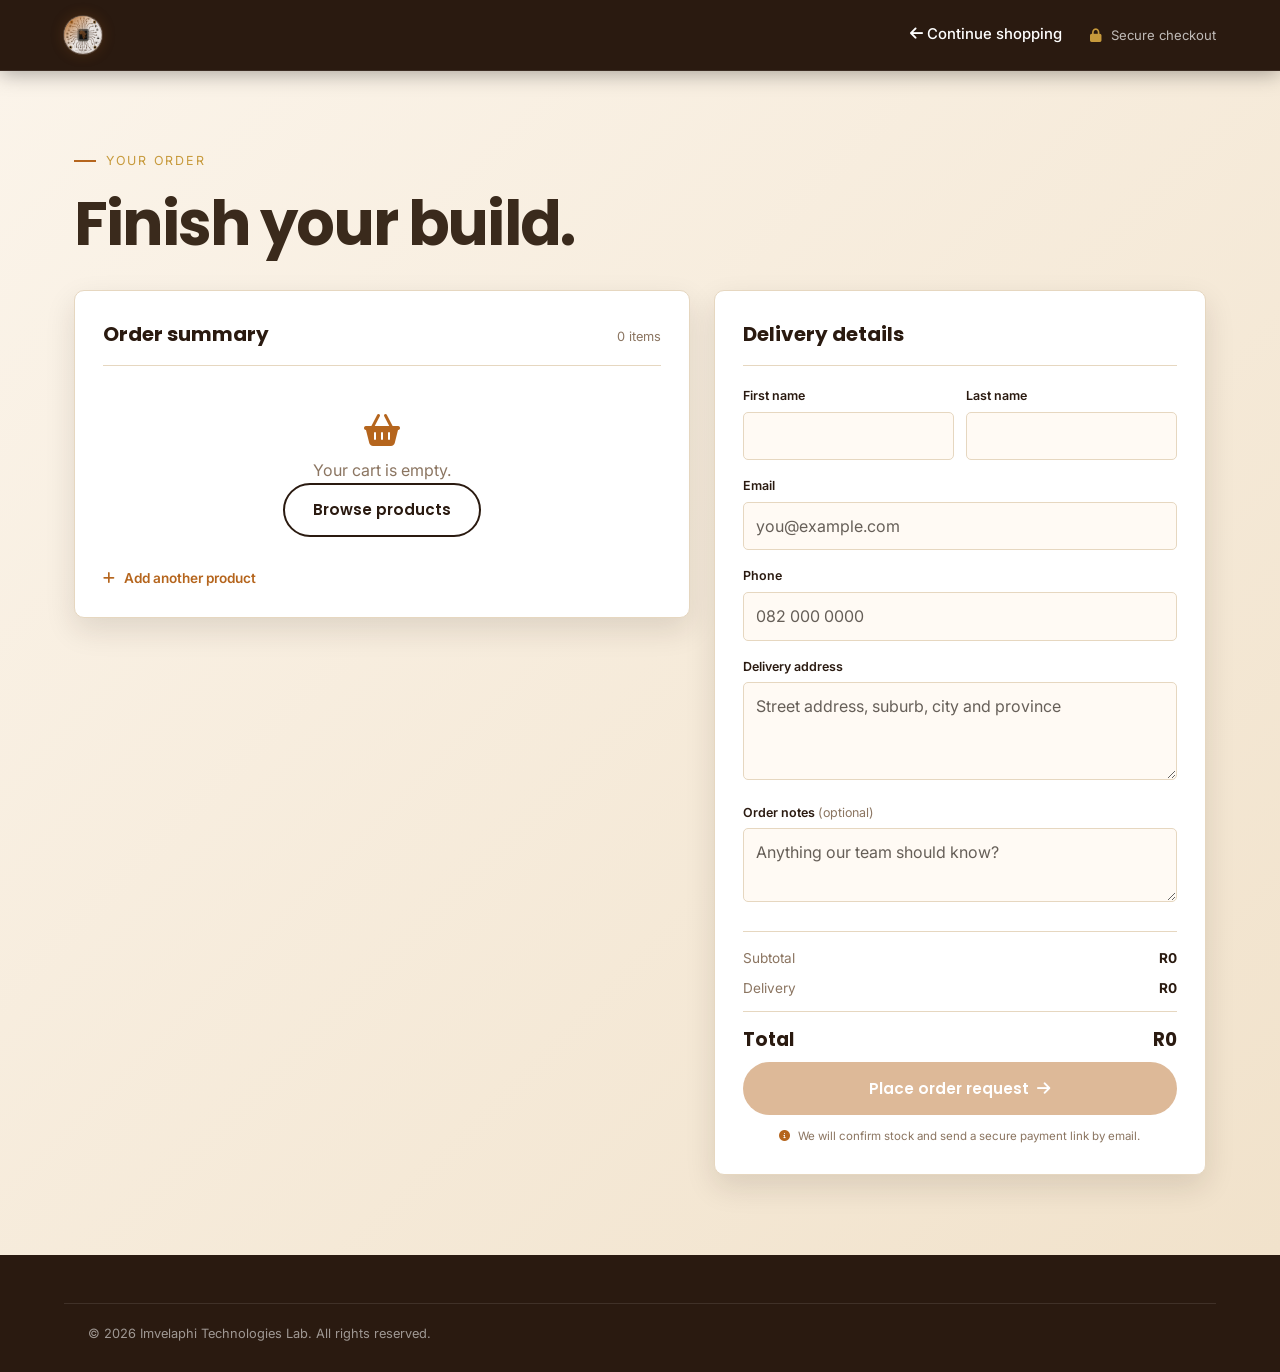
==== public/checkout.html @ 816fdb43 "Add Imvelaphi LMS ecommerce flow" ====
<!DOCTYPE html>
<html lang="en">
<head>
<meta charset="UTF-8">
<meta name="viewport" content="width=device-width, initial-scale=1.0">
<title>Checkout | Imvelaphi Technologies</title>
<link rel="stylesheet" href="https://cdnjs.cloudflare.com/ajax/libs/font-awesome/6.5.0/css/all.min.css">
<link rel="stylesheet" href="css/style.css">
</head>
<body class="checkout-page">
<nav class="navbar"><a href="index.html" class="logo"><div class="mark"><img src="images/logo.png" alt="Imvelaphi Technologies logo"></div></a><div class="nav-links"><a class="link" href="products.html"><i class="fa-solid fa-arrow-left"></i> Continue shopping</a><span class="checkout-secure"><i class="fa-solid fa-lock"></i> Secure checkout</span></div></nav>

<main class="section checkout-main"><div class="container"><div class="eyebrow">Your order</div><h1>Finish your build.</h1><div class="checkout-layout">
  <section class="checkout-panel"><div class="checkout-panel-head"><h2>Order summary</h2><span><span data-cart-count>0</span> items</span></div><div id="checkoutItems"></div><a class="checkout-back" href="products.html"><i class="fa-solid fa-plus"></i> Add another product</a></section>
  <section class="checkout-panel"><div class="checkout-panel-head"><h2>Delivery details</h2></div><form id="orderForm" class="order-form"><div class="field-row"><div class="field"><label for="orderFirstName">First name</label><input id="orderFirstName" required></div><div class="field"><label for="orderLastName">Last name</label><input id="orderLastName" required></div></div><div class="field"><label for="orderEmail">Email</label><input id="orderEmail" type="email" required placeholder="you@example.com"></div><div class="field"><label for="orderPhone">Phone</label><input id="orderPhone" type="tel" required placeholder="082 000 0000"></div><div class="field"><label for="orderAddress">Delivery address</label><textarea id="orderAddress" rows="3" required placeholder="Street address, suburb, city and province"></textarea></div><div class="field"><label for="orderNotes">Order notes <span>(optional)</span></label><textarea id="orderNotes" rows="2" placeholder="Anything our team should know?"></textarea></div><div class="checkout-total"><div><span>Subtotal</span><strong data-subtotal>R0</strong></div><div><span>Delivery</span><strong data-delivery>R0</strong></div><div class="grand-total"><span>Total</span><strong data-order-total>R0</strong></div></div><button id="placeOrder" class="btn btn-primary btn-block" type="submit">Place order request <i class="fa-solid fa-arrow-right"></i></button><p class="checkout-note"><i class="fa-solid fa-circle-info"></i> We will confirm stock and send a secure payment link by email.</p></form><div id="orderSuccess" class="order-success" hidden><i class="fa-solid fa-circle-check"></i><h2>Order request received.</h2><p>Thank you. The Imvelaphi team will contact you shortly to confirm delivery and payment.</p><a class="btn btn-primary" href="products.html">Keep exploring</a></div></section>
</div></div></main>
<footer class="footer"><div class="container fine">&copy; 2026 Imvelaphi Technologies Lab. All rights reserved.</div></footer>
<script src="js/shop.js"></script><script>
document.getElementById('orderForm').addEventListener('submit', function(event) {
  event.preventDefault();
  if (!Object.keys(shopCart()).length) return;
  saveShopCart({});
  this.hidden = true;
  document.getElementById('orderSuccess').hidden = false;
});
</script>
</body>
</html>
---- public/css/style.css ----
/* ============================================================
   IMVELAPHI LMS — design tokens
   "Tech Lab" expo theme: warm cream base with copper/rust and
   gold accents, deep espresso-brown feature sections, rounded
   panels — echoing the Tech Lab exhibition booth styling.
   ============================================================ */
@import url('https://fonts.googleapis.com/css2?family=Poppins:wght@500;600;700;800&family=Inter:wght@400;500;600;700&display=swap');

:root {
  --ink:        #2A1A10;   /* deep espresso brown — dark sections, hero + footer */
  --paper:      #FBF4EA;   /* warm cream page background */
  --paper-dim:  #F1E2CB;   /* deeper warm cream — tinted sections */
  --orange:     #B5651D;   /* primary brand accent — copper / rust, echoes the Tech Lab signage */
  --orange-dim: #F3E0C8;   /* pale tan tint for badges */
  --teal:       #C79A3C;   /* secondary accent — warm gold */
  --teal-dim:   #F5EAD2;   /* pale gold tint */
  --charcoal:   #3A2A1C;   /* primary body text — dark warm brown */
  --muted:      #8B7561;   /* secondary / muted warm brown-grey */
  --line:       #E6D7C0;   /* light warm border */
  --white:      #FFFFFF;
  --surface:    #FFFFFF;   /* card / nav / modal surface on the light theme */
  --radius:     16px;
  --shadow:     0 12px 30px rgba(42,26,16,0.12);
  --font-display: 'Poppins', sans-serif;
  --font-body:    'Inter', sans-serif;
  --font-mono:    'Inter', sans-serif;
}

* { margin:0; padding:0; box-sizing:border-box; }

html { scroll-behavior:smooth; }

body {
  font-family: var(--font-body);
  background: var(--paper);
  color: var(--charcoal);
  line-height:1.55;
  background-image:
    linear-gradient(rgba(139,90,43,0.045) 1px, transparent 1px),
    linear-gradient(90deg, rgba(139,90,43,0.045) 1px, transparent 1px);
  background-size: 42px 42px;
}

a { color:inherit; }

img { max-width:100%; display:block; }

.container { max-width:1180px; margin:0 auto; padding:0 24px; }

/* ---------- Divider: signature motif, borrowed from the
   profile's black rule between orange panels ---------- */
.rule {
  height:4px;
  background: linear-gradient(90deg, var(--orange) 0%, var(--orange) 60%, var(--teal) 60%, var(--teal) 100%);
  border-radius:2px;
  width:72px;
}
.rule.center { margin:0 auto; }

/* ---------- Buttons ---------- */
.btn {
  display:inline-flex; align-items:center; justify-content:center; gap:8px;
  padding:13px 28px;
  border-radius:999px;
  font-family:var(--font-display);
  font-weight:600;
  font-size:0.95rem;
  border:2px solid transparent;
  cursor:pointer;
  text-decoration:none;
  transition:transform .15s ease, background .15s ease, color .15s ease, border-color .15s ease;
}
.btn:active { transform:scale(0.97); }
.btn-primary { background:var(--orange); color:var(--white); }
.btn-primary:hover { background:#8F4E17; }
.btn-outline { background:transparent; color:var(--ink); border-color:var(--ink); }
.btn-outline:hover { background:var(--ink); color:var(--white); }
.btn-teal { background:var(--teal); color:var(--white); }
.btn-teal:hover { background:#9C7A2C; }
.btn-ghost { background:transparent; color:var(--muted); border-color:var(--line); padding:10px 18px; font-size:0.85rem; }
.btn-ghost:hover { border-color:var(--muted); color:var(--ink); }
.btn-sm { padding:9px 18px; font-size:0.85rem; }
.btn:disabled { opacity:0.45; cursor:not-allowed; }

/* ---------- Navbar ---------- */
.navbar {
  background:var(--ink);
  padding:16px 5%;
  display:flex; justify-content:space-between; align-items:center;
  box-shadow:0 2px 20px rgba(0,0,0,0.35);
  border-bottom:1px solid rgba(255,255,255,0.08);
  position:sticky; top:0; z-index:100;
}
.logo { display:flex; align-items:center; gap:10px; text-decoration:none; }
.logo .mark {
  width:38px; height:38px; border-radius:9px;
  background:var(--ink);
  display:flex; align-items:center; justify-content:center;
  position:relative; overflow:hidden;
  border-radius:50%;
  box-shadow:0 0 0 1px rgba(255,255,255,0.15), 0 0 14px rgba(181,101,29,0.25);
}
.logo .mark::before {
  content:''; position:absolute; inset:0;
  background:linear-gradient(135deg, var(--orange) 0%, transparent 50%);
}
.logo .mark i { color:var(--white); font-size:1rem; z-index:1; }
.logo .mark img { width:100%; height:100%; object-fit:cover; }
.logo h1 { font-family:var(--font-display); font-size:1.15rem; letter-spacing:-0.01em; color:#fff; }
.logo h1 span { color:var(--orange); }
.nav-links { display:flex; gap:28px; align-items:center; flex-wrap:wrap; }
.nav-links a.link { text-decoration:none; color:#fff; font-weight:500; font-size:0.93rem; cursor:pointer; }
.nav-links a.link:hover { color:var(--orange); }
.user-chip { display:flex; align-items:center; gap:10px; font-size:0.88rem; color:rgba(255,255,255,0.75); }
.user-chip .dot { width:8px; height:8px; border-radius:50%; background:var(--teal); box-shadow:0 0 8px var(--teal); }
.user-chip strong { color:#fff; }
.navbar .chip { background:rgba(255,255,255,0.1); color:rgba(255,255,255,0.8); }
.navbar .btn-ghost { color:rgba(255,255,255,0.8); border-color:rgba(255,255,255,0.25); }
.navbar .btn-ghost:hover { border-color:#fff; color:#fff; }

@media (max-width:820px){ .nav-links{ gap:14px; } .nav-links .hide-mobile{ display:none; } }
@media (max-width:820px){
  .shop-intro { align-items:start; flex-direction:column; gap:0; }
  .shop-proof { margin:-24px 0 28px; white-space:normal; }
  .product-grid { grid-template-columns:1fr; max-width:520px; }
  .product-image { height:230px; }
  .shop-footnote { flex-wrap:wrap; text-align:center; }
  .cart-trigger span { display:none; }
  .shop-toolbar { align-items:stretch; flex-direction:column; }
  .shop-search input { width:100%; }
  .bulk-order { align-items:start; flex-direction:column; }
}

/* ---------- Hero ---------- */
.hero {
  background:
    radial-gradient(circle at 82% 15%, rgba(181,101,29,0.30), transparent 55%),
    radial-gradient(circle at 10% 90%, rgba(199,154,60,0.24), transparent 50%),
    linear-gradient(180deg, var(--ink) 0%, #170D07 100%);
  color:var(--white);
  padding:110px 5% 90px;
  position:relative;
  overflow:hidden;
}
.hero::before {
  content:''; position:absolute; inset:0;
  background-image:
    linear-gradient(100deg, rgba(23,13,7,0.94) 0%, rgba(23,13,7,0.75) 45%, rgba(23,13,7,0.55) 100%),
    url('../images/auth-hero.jpg');
  background-size:cover; background-position:center 35%;
}
.hero::after {
  content:''; position:absolute; right:-120px; bottom:-160px; width:420px; height:420px;
  border:1px solid rgba(199,154,60,0.22); border-radius:50%;
}
.hero-inner { max-width:680px; position:relative; z-index:1; }
.eyebrow {
  font-family:var(--font-mono); text-transform:uppercase; letter-spacing:0.14em;
  color:var(--orange); font-size:0.78rem; display:flex; align-items:center; gap:10px; margin-bottom:22px;
}
.eyebrow::before { content:''; width:22px; height:2px; background:var(--orange); }
.hero h2 {
  font-family:var(--font-display); font-weight:700; font-size:clamp(2.2rem, 4.6vw, 3.4rem);
  line-height:1.08; letter-spacing:-0.02em; margin-bottom:22px;
}
.hero h2 em { font-style:normal; color:var(--teal); }
.hero p.lead { color:rgba(255,255,255,0.68); font-size:1.08rem; max-width:520px; margin-bottom:36px; }
.hero-buttons { display:flex; gap:14px; flex-wrap:wrap; margin-bottom:52px; }
.hero-stats { display:flex; gap:36px; flex-wrap:wrap; }
.hero-stats .stat b { font-family:var(--font-mono); font-size:1.5rem; color:var(--white); display:block; }
.hero-stats .stat span { font-size:0.8rem; color:rgba(255,255,255,0.5); }

/* ---------- Sections ---------- */
.section { padding:80px 0; }
.section-head { max-width:640px; margin-bottom:44px; }
.section-head .eyebrow { color:var(--teal); }
.section-head h3 { font-family:var(--font-display); font-size:2rem; letter-spacing:-0.01em; color:var(--ink); margin:14px 0 12px; }
.section.dark .section-head h3 { color:var(--white); }
.section-head p { color:var(--muted); }
.section.dark { background:var(--ink); color:var(--white); }
.section.dark .section-head p { color:rgba(255,255,255,0.6); }
.section.tint { background:var(--paper-dim); }

/* ---------- Robotics kit shop ---------- */
.shop-section { background:#f4e8d8; border-top:1px solid var(--line); border-bottom:1px solid var(--line); }
.shop-intro { display:flex; justify-content:space-between; align-items:end; gap:30px; }
.shop-proof { display:flex; align-items:center; gap:12px; color:var(--ink); font-size:.82rem; padding:14px 18px; background:rgba(255,255,255,.58); border:1px solid rgba(42,26,16,.12); border-radius:10px; white-space:nowrap; margin-bottom:44px; }
.shop-proof i { color:var(--orange); font-size:1.25rem; }
.shop-proof strong { font-family:var(--font-display); font-size:.88rem; }
.product-grid { display:grid; grid-template-columns:repeat(3, 1fr); gap:20px; }
.shop-toolbar { display:flex; justify-content:space-between; align-items:center; gap:18px; padding:16px 0 12px; border-top:1px solid rgba(42,26,16,.12); }
.shop-filters { display:flex; gap:8px; flex-wrap:wrap; }
.filter-chip { border:1px solid rgba(42,26,16,.18); background:transparent; color:var(--muted); border-radius:5px; padding:8px 13px; font:600 .77rem var(--font-body); cursor:pointer; }
.filter-chip:hover, .filter-chip.active { background:var(--ink); color:#fff; border-color:var(--ink); }
.shop-search { display:flex; align-items:center; gap:8px; border:1px solid rgba(42,26,16,.18); background:#fff; border-radius:5px; padding:0 12px; color:var(--muted); }
.shop-search input { width:145px; border:0; outline:0; padding:9px 0; background:transparent; font:.82rem var(--font-body); color:var(--ink); }
.catalog-status { color:var(--muted); font-size:.75rem; margin:0 0 14px; }
.catalog-empty { grid-column:1/-1; color:var(--muted); padding:30px 0; }
.bulk-order { display:flex; justify-content:space-between; align-items:center; gap:24px; margin-top:30px; padding:24px 26px; background:var(--ink); color:#fff; border-radius:8px; }
.bulk-order .eyebrow { color:var(--teal); margin:0 0 5px; }
.bulk-order h4 { font:600 1.1rem var(--font-display); margin-bottom:4px; }
.bulk-order p { color:rgba(255,255,255,.62); font-size:.82rem; }
.bulk-order .btn-outline { color:#fff; border-color:rgba(255,255,255,.6); white-space:nowrap; }
.bulk-order .btn-outline:hover { background:#fff; color:var(--ink); }
.product-card { background:var(--surface); border:1px solid rgba(42,26,16,.13); box-shadow:0 10px 28px rgba(42,26,16,.08); border-radius:10px; overflow:hidden; transition:transform .2s ease, box-shadow .2s ease; }
.product-card:hover { transform:translateY(-5px); box-shadow:0 18px 35px rgba(42,26,16,.15); }
.product-image { height:210px; position:relative; overflow:hidden; background:var(--ink); }
.product-image img { width:100%; height:100%; object-fit:cover; filter:saturate(.85); transition:transform .4s ease, filter .4s ease; }
.product-card:hover .product-image img { transform:scale(1.04); filter:saturate(1.05); }
.product-badge { position:absolute; left:14px; top:14px; background:var(--orange); color:#fff; padding:6px 10px; border-radius:4px; font-size:.68rem; font-weight:700; text-transform:uppercase; letter-spacing:.08em; }
.product-badge-light { background:var(--paper); color:var(--ink); }
.product-body { padding:22px; }
.product-meta { display:flex; justify-content:space-between; color:var(--orange); font-family:var(--font-mono); font-size:.68rem; letter-spacing:.08em; margin-bottom:10px; }
.product-meta span:last-child { color:var(--muted); }
.product-body h4 { font-family:var(--font-display); font-size:1.2rem; color:var(--ink); margin-bottom:8px; }
.product-body p { color:var(--muted); font-size:.87rem; min-height:66px; }
.product-bottom { display:flex; align-items:center; justify-content:space-between; gap:12px; padding-top:18px; margin-top:16px; border-top:1px solid var(--line); }
.product-bottom strong { color:var(--ink); font-family:var(--font-display); font-size:1.35rem; }
.shop-footnote { display:flex; justify-content:center; align-items:center; gap:10px; color:var(--muted); font-size:.8rem; margin-top:28px; }
.shop-footnote i { color:var(--orange); }
.shop-footnote span { width:4px; height:4px; background:var(--teal); border-radius:50%; margin:0 5px; }
.cart-trigger { display:inline-flex; align-items:center; gap:7px; border:0; background:none; color:#fff; font:500 .93rem var(--font-body); cursor:pointer; }
.cart-trigger:hover { color:var(--orange); }
.cart-trigger b { display:grid; place-items:center; min-width:21px; height:21px; padding:0 5px; border-radius:99px; background:var(--orange); color:#fff; font-size:.7rem; }
.cart-overlay { position:fixed; inset:0; background:rgba(18,12,8,.48); opacity:0; pointer-events:none; transition:opacity .25s ease; z-index:500; }
.cart-overlay.open { opacity:1; pointer-events:auto; }
.cart-drawer { position:fixed; z-index:501; top:0; right:0; height:100vh; width:min(420px, 94vw); background:var(--paper); box-shadow:-20px 0 50px rgba(0,0,0,.25); transform:translateX(105%); transition:transform .3s ease; display:flex; flex-direction:column; }
.cart-drawer.open { transform:translateX(0); }
.cart-head { display:flex; justify-content:space-between; align-items:start; padding:30px 28px 22px; border-bottom:1px solid var(--line); }
.cart-head .eyebrow { margin-bottom:7px; color:var(--orange); }
.cart-head h3 { font:700 1.45rem var(--font-display); color:var(--ink); }
.cart-close { position:static; color:var(--ink); padding:5px; }
.cart-items { flex:1; overflow-y:auto; padding:20px 28px; }
.cart-item { display:flex; gap:14px; padding:0 0 18px; margin-bottom:18px; border-bottom:1px solid var(--line); }
.cart-item img { width:74px; height:74px; object-fit:cover; border-radius:7px; }
.cart-item strong, .cart-item span { display:block; }
.cart-item strong { color:var(--ink); font:600 .9rem var(--font-display); margin:3px 0 4px; }
.cart-item span { color:var(--muted); font-size:.82rem; }
.qty { display:flex; align-items:center; gap:12px; margin-top:9px; }
.qty button { width:24px; height:24px; border:1px solid var(--line); border-radius:4px; background:#fff; color:var(--ink); cursor:pointer; font-size:1rem; }
.qty b { font-size:.8rem; }
.cart-empty { text-align:center; color:var(--muted); padding:55px 20px; }
.cart-empty i { display:block; color:var(--orange); font-size:2rem; margin-bottom:14px; }
.cart-empty p { margin-bottom:10px; }
.cart-empty a { color:var(--orange); font-weight:700; text-decoration:none; }
.cart-summary { padding:22px 28px 28px; border-top:1px solid var(--line); background:#fffaf4; }
.cart-summary > div { display:flex; justify-content:space-between; align-items:center; margin-bottom:4px; color:var(--muted); }
.cart-summary strong { color:var(--ink); font:700 1.25rem var(--font-display); }
.cart-summary small { display:block; color:var(--muted); font-size:.75rem; margin-bottom:18px; }

/* ---------- Dedicated ecommerce pages ---------- */
.shop-nav-active { color:var(--orange) !important; }
.shop-hero { background:var(--ink); color:#fff; padding:78px 0 72px; position:relative; overflow:hidden; }
.shop-hero::after { content:''; position:absolute; width:420px; height:420px; border:1px solid rgba(199,154,60,.3); border-radius:50%; right:-100px; bottom:-260px; }
.shop-hero-inner { display:flex; justify-content:space-between; align-items:center; gap:30px; position:relative; z-index:1; }
.shop-hero h1, .checkout-main h1 { font:700 clamp(2.2rem,5vw,3.8rem)/1.05 var(--font-display); letter-spacing:-.03em; margin:12px 0 18px; }
.shop-hero p { max-width:600px; color:rgba(255,255,255,.68); font-size:1.05rem; }
.shop-hero .eyebrow, .checkout-main .eyebrow { color:var(--teal); }
.shop-hero-notes { display:flex; flex-wrap:wrap; gap:24px; margin-top:30px; color:rgba(255,255,255,.75); font-size:.82rem; }
.shop-hero-notes i { color:var(--orange); margin-right:7px; }
.shop-hero-stamp { width:150px; height:150px; border:1px solid rgba(199,154,60,.6); border-radius:50%; display:flex; align-items:center; justify-content:center; gap:8px; color:var(--teal); transform:rotate(7deg); flex-shrink:0; }
.shop-hero-stamp strong { font:700 2.6rem var(--font-display); }
.shop-hero-stamp span { font-size:.72rem; text-transform:uppercase; letter-spacing:.12em; }
.shop-catalog-page { min-height:650px; }
.catalog-heading { display:flex; align-items:end; justify-content:space-between; gap:20px; margin-bottom:34px; }
.catalog-heading h2 { font:700 2rem var(--font-display); color:var(--ink); }
.catalog-toolbar { border-top:1px solid var(--line); }
.catalog-heading .btn { white-space:nowrap; }
.catalog-heading .btn span { font-weight:700; }

.checkout-main { min-height:calc(100vh - 150px); background:linear-gradient(135deg, #fbf4ea 0%, #f1e2cb 100%); }
.checkout-layout { display:grid; grid-template-columns:minmax(0,1fr) minmax(360px, .8fr); gap:24px; align-items:start; margin-top:34px; }
.checkout-panel { background:#fff; border:1px solid var(--line); border-radius:10px; padding:28px; box-shadow:var(--shadow); }
.checkout-panel-head { display:flex; align-items:baseline; justify-content:space-between; gap:12px; border-bottom:1px solid var(--line); padding-bottom:16px; margin-bottom:20px; }
.checkout-panel-head h2 { font:700 1.25rem var(--font-display); color:var(--ink); }
.checkout-panel-head > span { color:var(--muted); font-size:.8rem; }
.checkout-item { display:grid; grid-template-columns:72px 1fr auto; gap:14px; align-items:center; padding:0 0 18px; margin-bottom:18px; border-bottom:1px solid var(--line); }
.checkout-item img { width:72px; height:72px; object-fit:cover; border-radius:7px; }
.checkout-item-copy strong, .checkout-item-copy span { display:block; }
.checkout-item-copy strong { color:var(--ink); font:600 .9rem var(--font-display); }
.checkout-item-copy span { color:var(--muted); font-size:.78rem; margin-top:3px; }
.checkout-item > strong { color:var(--ink); font:600 .9rem var(--font-display); }
.checkout-back { color:var(--orange); font-size:.85rem; font-weight:600; text-decoration:none; }
.checkout-back i { margin-right:6px; }
.checkout-empty { color:var(--muted); text-align:center; padding:28px 10px; }
.checkout-empty i { color:var(--orange); font-size:2rem; display:block; margin-bottom:12px; }
.order-form .field { margin-bottom:16px; }
.order-form .field label { display:block; font-size:.78rem; font-weight:600; color:var(--ink); margin-bottom:6px; }
.order-form .field label span { color:var(--muted); font-weight:400; }
.checkout-main .order-form input, .checkout-main .order-form textarea { width:100%; border:1px solid var(--line); border-radius:5px; background:#fffaf4; padding:11px 12px; font:inherit; color:#000; caret-color:#000; outline-color:var(--orange); }
.checkout-main .order-form input::placeholder, .checkout-main .order-form textarea::placeholder { color:#665f58; opacity:1; }
.order-form textarea { resize:vertical; }
.checkout-total { border-top:1px solid var(--line); margin-top:22px; padding-top:16px; }
.checkout-total > div { display:flex; justify-content:space-between; color:var(--muted); font-size:.85rem; margin-bottom:9px; }
.checkout-total strong { color:var(--ink); }
.checkout-total .grand-total { border-top:1px solid var(--line); margin-top:12px; padding-top:14px; font:700 1.15rem var(--font-display); color:var(--ink); }
.checkout-note { color:var(--muted); font-size:.72rem; margin-top:13px; text-align:center; }
.checkout-note i { color:var(--orange); margin-right:4px; }
.order-success { text-align:center; padding:36px 10px 16px; }
.order-success > i { color:var(--teal); font-size:3rem; margin-bottom:18px; }
.order-success h2 { color:var(--ink); font:700 1.4rem var(--font-display); margin-bottom:8px; }
.order-success p { color:var(--muted); font-size:.9rem; margin-bottom:22px; }
.checkout-secure { color:rgba(255,255,255,.7); font-size:.82rem; }
.checkout-secure i { color:var(--teal); margin-right:6px; }

@media (max-width:820px) {
  .shop-hero-inner { align-items:start; }
  .shop-hero-stamp { width:100px; height:100px; }
  .shop-hero-stamp strong { font-size:1.8rem; }
  .shop-hero-stamp span { font-size:.58rem; }
  .catalog-heading { align-items:start; flex-direction:column; }
  .checkout-layout { grid-template-columns:1fr; }
}
@media (max-width:520px) {
  .shop-hero { padding:58px 0; }
  .shop-hero-stamp { display:none; }
  .checkout-panel { padding:20px; }
  .checkout-item { grid-template-columns:58px 1fr; }
  .checkout-item img { width:58px; height:58px; }
  .checkout-item > strong { grid-column:2; }
}

/* Courses section — same warm dark gradient as the hero/gallery/about, for a consistent feel */
.section-courses-dark {
  background:
    radial-gradient(circle at 82% 15%, rgba(181,101,29,0.30), transparent 55%),
    radial-gradient(circle at 10% 90%, rgba(199,154,60,0.24), transparent 50%),
    linear-gradient(180deg, var(--ink) 0%, #170D07 100%);
  color:var(--white);
}
.section-courses-dark .section-head .eyebrow { color:var(--teal); }
.section-courses-dark .section-head h3 { color:var(--white); }
.section-courses-dark .section-head p { color:rgba(255,255,255,0.68); }

/* ---------- Cards / grid ---------- */
.grid { display:grid; grid-template-columns:repeat(auto-fill, minmax(270px,1fr)); gap:24px; }
.card {
  background:var(--surface); padding:28px; border-radius:var(--radius);
  box-shadow:var(--shadow); cursor:pointer; transition:transform .2s ease, box-shadow .2s ease, border-color .2s ease;
  border:1px solid var(--line); overflow:hidden;
}
.card:hover { transform:translateY(-6px); border-color:var(--orange); box-shadow:0 12px 32px rgba(181,101,29,0.16); }
.card .card-img {
  margin:-28px -28px 22px; width:calc(100% + 56px); max-width:calc(100% + 56px);
  aspect-ratio:16/10; object-fit:cover; display:block;
}
.card .icon-badge {
  width:46px; height:46px; border-radius:11px; background:var(--orange-dim); color:var(--orange);
  display:flex; align-items:center; justify-content:center; font-size:1.25rem; margin-bottom:16px;
}
.card h4 { font-family:var(--font-display); font-size:1.08rem; color:var(--ink); margin-bottom:8px; }
.card p { color:var(--muted); font-size:0.92rem; }
.card .tag { display:inline-block; font-family:var(--font-mono); font-size:0.7rem; text-transform:uppercase; letter-spacing:0.08em; color:var(--teal); background:var(--teal-dim); padding:4px 10px; border-radius:6px; margin-bottom:14px; }

/* ---------- Progress bar ---------- */
.progress-track { width:100%; height:8px; background:var(--paper-dim); border-radius:99px; overflow:hidden; }
.progress-fill { height:100%; background:linear-gradient(90deg, var(--orange), var(--teal)); border-radius:99px; transition:width .4s ease; }
.progress-row { display:flex; justify-content:space-between; align-items:center; font-size:0.8rem; color:var(--muted); margin-bottom:6px; font-family:var(--font-mono); }

/* ---------- About / people ---------- */
.about-wrap { display:grid; grid-template-columns:1fr 1fr; gap:56px; align-items:center; }
.about-wrap p { color:var(--muted); margin-bottom:16px; }
.about-wrap strong { color:var(--ink); }
@media (max-width:860px){ .about-wrap{ grid-template-columns:1fr; } }

/* Stacked variant: body copy first, image after it */
.about-wrap-stacked { max-width:760px; margin:0 auto; }
.about-wrap-stacked p { color:var(--muted); margin-bottom:16px; }
.about-wrap-stacked strong { color:var(--ink); }
.about-wrap-stacked .feature-shot { margin-top:28px; }

/* About section — same warm dark gradient as the hero/gallery, so the two feel like one theme */
.section-photo-dark {
  position:relative;
  background:
    radial-gradient(circle at 82% 15%, rgba(181,101,29,0.30), transparent 55%),
    radial-gradient(circle at 10% 90%, rgba(199,154,60,0.24), transparent 50%),
    linear-gradient(180deg, var(--ink) 0%, #170D07 100%);
  color:#fff;
}
.section-photo-dark .eyebrow { color:var(--teal); }
.section-photo-dark p { color:rgba(255,255,255,0.75); }
.section-photo-dark strong { color:#fff; }
.section-center { text-align:center; }
.section-rule { margin-bottom:20px; }
.section-sub { color:rgba(255,255,255,0.6); max-width:560px; margin:0 auto 44px; }
.role-card {
  background:rgba(255,255,255,0.04);
  box-shadow:none;
  border:1px solid rgba(255,255,255,0.1);
}
.role-card h4 { color:#fff; }
.role-card p { color:rgba(255,255,255,0.55); }
.footer-brand { display:flex; align-items:center; gap:12px; }
.footer-logo { width:40px; height:40px; border-radius:9px; object-fit:cover; }
.footer-link { text-decoration:none; color:inherit; }
.btn-block { width:100%; }
.modal-note { font-size:0.82rem; color:rgba(255,255,255,0.7); margin:-6px 0 18px; }
.about-pair {
  display:grid;
  grid-template-columns:1fr 1fr;
  gap:42px;
  align-items:center;
  margin-bottom:48px;
}
.about-pair.reverse .about-copy { order:2; }
.about-pair.reverse .about-image { order:1; }
.about-copy h4 {
  font-family:var(--font-display);
  font-size:1.45rem;
  color:#fff;
  margin-bottom:18px;
}
.about-image .feature-shot img { width:100%; display:block; border-radius:var(--radius); border:1px solid rgba(255,255,255,0.15); }
.about-image .photo-caption { margin-top:12px; font-size:0.82rem; color:rgba(255,255,255,0.6); font-style:italic; }
@media (max-width:980px){
  .about-pair { grid-template-columns:1fr; }
  .about-pair.reverse .about-copy,
  .about-pair.reverse .about-image { order:initial; }
}

/* ---------- Footer ---------- */
.footer { background:var(--ink); color:rgba(255,255,255,0.55); padding:48px 5% 28px; }
.footer-inner { display:flex; justify-content:space-between; flex-wrap:wrap; gap:24px; margin-bottom:32px; }
.footer h5 { font-family:var(--font-display); color:var(--white); margin-bottom:6px; }
.footer .fine { font-size:0.8rem; border-top:1px solid rgba(255,255,255,0.1); padding-top:20px; }

/* ---------- Modal / auth ---------- */
.modal-backdrop {
  display:none; position:fixed; inset:0; background:rgba(18,18,29,0.55);
  z-index:999; align-items:center; justify-content:center; padding:20px; backdrop-filter:blur(2px);
}
.modal-backdrop.open { display:flex; }
.modal-box {
  position:relative; border:1px solid rgba(255,255,255,0.12); border-radius:18px; max-width:480px; width:100%;
  max-height:90vh; overflow-y:auto; padding:36px; box-shadow:0 24px 60px rgba(0,0,0,0.6);
  background:
    linear-gradient(180deg, rgba(0,0,0,0.86) 0%, rgba(0,0,0,0.94) 100%),
    url('../images/auth-hero.jpg') center 30%/cover no-repeat,
    #000;
  color:#fff;
}
.modal-box h2 { font-family:var(--font-display); font-size:1.5rem; color:#fff; margin-bottom:6px; }
.modal-sub { color:rgba(255,255,255,0.7); font-size:0.88rem; margin-bottom:24px; }
.field { margin-bottom:16px; }
.field label { display:block; font-size:0.83rem; font-weight:600; color:#fff; margin-bottom:6px; }
.field input, .field select, .field textarea {
  width:100%; padding:12px 14px; border:1.5px solid rgba(255,255,255,0.25); border-radius:9px;
  font-family:var(--font-body); font-size:0.93rem; background:rgba(255,255,255,0.08); color:#fff;
}
.field input::placeholder, .field textarea::placeholder { color:rgba(255,255,255,0.4); }
.field select option { color:var(--charcoal); }
.field input:focus, .field select:focus, .field textarea:focus { outline:2px solid var(--orange); outline-offset:1px; border-color:var(--orange); }
.field-row { display:grid; grid-template-columns:1fr 1fr; gap:12px; }
.role-tabs { display:flex; gap:8px; margin-bottom:20px; }
.role-tab {
  flex:1; text-align:center; padding:10px 8px; border-radius:9px; border:1.5px solid rgba(255,255,255,0.25);
  cursor:pointer; font-size:0.83rem; font-weight:600; color:rgba(255,255,255,0.7);
}
.role-tab.active { border-color:var(--orange); color:var(--orange); background:rgba(181,101,29,0.18); }
.alert { padding:11px 16px; border-radius:9px; margin-bottom:16px; font-size:0.88rem; display:none; }
.alert-success { background:rgba(60,180,90,0.2); color:#b6f0c4; }
.alert-error { background:rgba(220,60,50,0.22); color:#ffb4ac; }
.switch-line { margin-top:16px; text-align:center; font-size:0.88rem; color:rgba(255,255,255,0.7); }
.switch-line a { color:var(--orange); font-weight:600; cursor:pointer; text-decoration:none; }
.close-x { position:absolute; top:22px; right:24px; cursor:pointer; color:rgba(255,255,255,0.7); font-size:1.1rem; background:none; border:none; }

/* ---------- App shell (dashboard/course/lecturer/admin) ---------- */
.app-shell { min-height:100vh; }
.app-header { background:var(--surface); border-bottom:1px solid var(--line); padding:18px 5%; display:flex; justify-content:space-between; align-items:center; }
.app-main { max-width:1180px; margin:0 auto; padding:40px 24px 80px; }
.page-title { font-family:var(--font-display); font-size:1.7rem; color:var(--ink); margin-bottom:4px; }
.page-sub { color:var(--muted); font-size:0.95rem; margin-bottom:32px; }

.stat-strip { display:grid; grid-template-columns:repeat(auto-fit,minmax(180px,1fr)); gap:16px; margin-bottom:40px; }
.stat-box { background:var(--surface); border:1px solid var(--line); border-radius:var(--radius); padding:20px 22px; box-shadow:var(--shadow); }
.stat-box .n { font-family:var(--font-mono); font-size:1.6rem; color:var(--orange); }
.stat-box .l { font-size:0.8rem; color:var(--muted); margin-top:2px; }

.course-list { display:grid; gap:18px; }
.course-row {
  background:var(--surface); border-radius:var(--radius); padding:22px 26px; box-shadow:var(--shadow);
  display:flex; gap:20px; align-items:center; cursor:pointer; border:1px solid var(--line);
}
.course-row:hover { border-color:var(--orange); }
.course-row .icon-badge { flex-shrink:0; width:52px; height:52px; font-size:1.4rem; }
.course-row .body { flex:1; min-width:0; }
.course-row h4 { font-family:var(--font-display); color:var(--ink); margin-bottom:8px; }
.course-row .meta { display:flex; gap:16px; }
.course-row .progress-track { max-width:280px; }
.chip { font-family:var(--font-mono); font-size:0.72rem; padding:3px 9px; border-radius:6px; background:var(--paper-dim); color:var(--muted); }

table.data-table { width:100%; border-collapse:collapse; background:var(--surface); border:1px solid var(--line); border-radius:var(--radius); overflow:hidden; box-shadow:var(--shadow); }
table.data-table th { text-align:left; font-family:var(--font-mono); font-size:0.72rem; text-transform:uppercase; letter-spacing:0.06em; color:var(--muted); padding:14px 18px; background:var(--paper-dim); }
table.data-table td { padding:14px 18px; border-top:1px solid var(--line); font-size:0.9rem; color:var(--charcoal); }
table.data-table tr:hover td { background:var(--paper-dim); }

.panel { background:var(--surface); border:1px solid var(--line); border-radius:var(--radius); padding:26px 28px; box-shadow:var(--shadow); margin-bottom:24px; }
.panel h3 { font-family:var(--font-display); color:var(--ink); margin-bottom:16px; font-size:1.15rem; }

.video-layout { display:grid; grid-template-columns:2fr 1fr; gap:28px; align-items:start; }
@media (max-width:900px){ .video-layout{ grid-template-columns:1fr; } }
.player-wrap { background:var(--ink); border-radius:var(--radius); overflow:hidden; box-shadow:var(--shadow); }
.player-wrap video { width:100%; display:block; }
.video-nav-item {
  display:flex; align-items:center; gap:12px; padding:14px 16px; border-radius:10px;
  cursor:pointer; margin-bottom:8px; border:1.5px solid var(--line);
}
.video-nav-item.active { border-color:var(--orange); background:var(--orange-dim); }
.video-nav-item.done .status-dot { background:var(--teal); }
.status-dot { width:9px; height:9px; border-radius:50%; background:var(--line); flex-shrink:0; }
.video-nav-item .vt { font-size:0.88rem; color:var(--ink); font-weight:500; }
.video-nav-item .vs { font-size:0.74rem; color:var(--muted); font-family:var(--font-mono); }

.quiz-q { margin-bottom:22px; }
.quiz-q p.qtext { font-weight:600; color:var(--ink); margin-bottom:10px; }
.quiz-opt { display:flex; align-items:center; gap:10px; padding:11px 14px; border:1.5px solid var(--line); border-radius:9px; margin-bottom:8px; cursor:pointer; font-size:0.9rem; color:var(--charcoal); }
.quiz-opt:hover { border-color:var(--teal); }
.quiz-opt.selected { border-color:var(--teal); background:var(--teal-dim); }
.quiz-opt.correct { border-color:#2FBF71; background:rgba(47,191,113,0.15); }
.quiz-opt.incorrect { border-color:#F0556B; background:rgba(240,85,107,0.15); }

.empty-state { text-align:center; padding:60px 20px; color:var(--muted); }
.empty-state i { font-size:2rem; color:var(--line); margin-bottom:14px; }

.upload-drop {
  border:1.5px dashed var(--line); border-radius:12px; padding:22px; text-align:center;
  color:var(--muted); font-size:0.85rem; cursor:pointer; margin-bottom:10px;
}
.upload-drop:hover { border-color:var(--orange); color:var(--orange); }

/* ---------- Reserved video space (shown until a lecturer uploads a real file) ---------- */
.video-placeholder {
  aspect-ratio:16/9; width:100%; display:flex; flex-direction:column; align-items:center; justify-content:center;
  gap:10px; color:rgba(255,255,255,0.45); background:
    repeating-linear-gradient(135deg, rgba(255,255,255,0.03) 0 12px, transparent 12px 24px), var(--ink);
}
.video-placeholder i { font-size:2rem; color:var(--orange); }
.video-placeholder span { font-family:var(--font-mono); font-size:0.8rem; letter-spacing:0.03em; }

.hidden { display:none !important; }

/* ---------- Gallery ---------- */
/* Gallery section — same dark gradient treatment as the hero */
.section-gallery-dark {
  background:
    radial-gradient(circle at 82% 15%, rgba(181,101,29,0.30), transparent 55%),
    radial-gradient(circle at 10% 90%, rgba(199,154,60,0.24), transparent 50%),
    linear-gradient(180deg, var(--ink) 0%, #170D07 100%);
  color:var(--white);
}
.section-gallery-dark .section-head .eyebrow { color:var(--teal); }
.section-gallery-dark .section-head h3 { color:var(--white); }
.section-gallery-dark .section-head p { color:rgba(255,255,255,0.68); }

/* Gallery carousel — one picture at a time, with prev/next arrows */
.gallery-carousel { display:flex; align-items:center; justify-content:center; gap:18px; }
.gallery-carousel-viewport {
  position:relative; width:100%; max-width:640px; aspect-ratio:4/3;
  border-radius:var(--radius); overflow:hidden;
  border:1px solid rgba(255,255,255,0.16); box-shadow:0 20px 60px rgba(0,0,0,0.45);
}
.gallery-item {
  position:absolute; inset:0; display:none; cursor:pointer;
}
.gallery-item.active { display:block; }
.gallery-item img { width:100%; height:100%; object-fit:cover; display:block; filter:saturate(0.95) brightness(0.92); transition:filter .35s ease; }
.gallery-item:hover img { filter:saturate(1.1) brightness(1); }
.gallery-arrow {
  flex:none; width:52px; height:52px; border-radius:50%; cursor:pointer;
  background:rgba(255,255,255,0.08); color:#fff; border:1px solid rgba(255,255,255,0.25);
  display:flex; align-items:center; justify-content:center; font-size:20px;
  transition:background .2s ease;
}
.gallery-arrow:hover { background:rgba(255,255,255,0.2); }
.gallery-dots { display:flex; justify-content:center; gap:8px; margin-top:22px; }
.gallery-dot {
  width:9px; height:9px; border-radius:50%; background:rgba(255,255,255,0.28); border:none; cursor:pointer;
  padding:0; transition:background .2s ease, transform .2s ease;
}
.gallery-dot.active { background:var(--teal); transform:scale(1.2); }
@media (max-width:640px) {
  .gallery-carousel { gap:10px; }
  .gallery-arrow { width:40px; height:40px; font-size:16px; }
}

/* ---------- Gallery lightbox ---------- */
.lightbox {
  display:none; position:fixed; inset:0; z-index:1000;
  background:rgba(10,10,10,0.92);
  align-items:center; justify-content:center;
}
.lightbox.open { display:flex; }
.lightbox-img {
  max-width:88vw; max-height:86vh; object-fit:contain;
  border-radius:var(--radius); box-shadow:0 20px 60px rgba(0,0,0,0.5);
}
.lightbox-close, .lightbox-nav {
  position:absolute; background:rgba(255,255,255,0.08); color:#fff; border:1px solid rgba(255,255,255,0.25);
  border-radius:50%; cursor:pointer; display:flex; align-items:center; justify-content:center;
  transition:background .2s ease;
}
.lightbox-close:hover, .lightbox-nav:hover { background:rgba(255,255,255,0.2); }
.lightbox-close { top:24px; right:24px; width:44px; height:44px; font-size:26px; line-height:1; }
.lightbox-nav { top:50%; transform:translateY(-50%); width:52px; height:52px; font-size:20px; }
.lightbox-prev { left:24px; }
.lightbox-next { right:24px; }
@media (max-width:640px) {
  .lightbox-nav { width:42px; height:42px; }
  .lightbox-prev { left:8px; }
  .lightbox-next { right:8px; }
  .lightbox-close { top:12px; right:12px; }
}

/* ---------- Feature image panels (About section) ---------- */
.feature-shot { border-radius:var(--radius); overflow:hidden; border:1px solid var(--line); box-shadow:var(--shadow); }
.feature-shot img { width:100%; display:block; }

/* ============================================================
   AI chat widget
   ============================================================ */
.chat-bubble {
  position:fixed; bottom:24px; right:24px; z-index:998;
  width:56px; height:56px; border-radius:50%; border:none; cursor:pointer;
  background:var(--orange); color:var(--ink); font-size:1.3rem;
  box-shadow:0 10px 24px rgba(181,101,29,0.35); display:flex; align-items:center; justify-content:center;
  transition:transform .15s ease;
}
.chat-bubble:hover { transform:scale(1.06); }

.chat-panel {
  position:fixed; bottom:92px; right:24px; z-index:999;
  width:340px; max-width:calc(100vw - 32px); height:460px; max-height:calc(100vh - 140px);
  background:var(--surface); border:1px solid var(--line); border-radius:16px; box-shadow:0 20px 48px rgba(0,0,0,0.5);
  display:flex; flex-direction:column; overflow:hidden;
  opacity:0; transform:translateY(12px) scale(0.98); pointer-events:none;
  transition:opacity .15s ease, transform .15s ease;
}
.chat-panel.open { opacity:1; transform:translateY(0) scale(1); pointer-events:auto; }

.chat-head {
  background:var(--ink); color:var(--white); padding:14px 16px;
  display:flex; align-items:center; justify-content:space-between; flex-shrink:0;
}
.chat-head strong { font-family:var(--font-display); font-size:0.95rem; display:block; }
.chat-sub { font-size:0.72rem; color:rgba(255,255,255,0.55); }
.chat-close { background:none; border:none; color:rgba(255,255,255,0.7); cursor:pointer; font-size:0.95rem; }
.chat-close:hover { color:var(--white); }

.chat-messages { flex:1; overflow-y:auto; padding:14px 14px 6px; display:flex; flex-direction:column; gap:10px; }
.chat-msg { max-width:85%; padding:9px 12px; border-radius:12px; font-size:0.85rem; line-height:1.4; }
.chat-msg-bot { align-self:flex-start; background:var(--paper-dim); color:var(--charcoal); border-bottom-left-radius:4px; }
.chat-msg-user { align-self:flex-end; background:var(--orange); color:var(--white); border-bottom-right-radius:4px; }
.chat-typing { opacity:0.55; }

.chat-form { display:flex; gap:8px; padding:12px; border-top:1px solid var(--line); flex-shrink:0; }
.chat-form input {
  flex:1; border:1.5px solid var(--line); border-radius:10px; padding:9px 12px; font-family:var(--font-body); font-size:0.85rem;
  background:var(--paper); color:var(--charcoal);
}
.chat-form input:focus { outline:none; border-color:var(--orange); }
.chat-form button {
  width:38px; height:38px; border-radius:10px; border:none; background:var(--teal); color:var(--white); cursor:pointer; flex-shrink:0;
}
.chat-form button:hover { background:var(--orange); color:var(--white); }

@media (max-width:480px) {
  .chat-panel { right:16px; bottom:84px; width:calc(100vw - 32px); }
  .chat-bubble { right:16px; bottom:16px; }
}

/* ============================================================
   Admin: add lecturer + reassign course lecturer
   ============================================================ */
.lecturer-select { padding:7px 10px; border:1.5px solid var(--line); border-radius:8px; font-family:var(--font-body); font-size:0.82rem; background:var(--paper); color:var(--charcoal); }
.lecturer-select:focus { outline:none; border-color:var(--teal); }

/* ============================================================
   Lecturer: quiz builder on the upload form
   ============================================================ */
.quiz-builder { margin:14px 0; border:1.5px dashed var(--line); border-radius:12px; padding:16px; }
.quiz-builder-head { display:flex; align-items:center; justify-content:space-between; margin-bottom:10px; }
.quiz-builder-head h4 { font-family:var(--font-display); font-size:0.95rem; color:var(--ink); }
.quiz-q-editor { background:var(--paper-dim); border-radius:10px; padding:14px; margin-bottom:10px; position:relative; }
.quiz-q-editor .field { margin-bottom:8px; }
.quiz-q-editor .opt-row { display:flex; align-items:center; gap:8px; margin-bottom:6px; }
.quiz-q-editor .opt-row input[type="text"] { flex:1; }
.quiz-q-editor .remove-q { position:absolute; top:10px; right:10px; background:none; border:none; color:var(--muted); cursor:pointer; font-size:0.9rem; }
.quiz-q-editor .remove-q:hover { color:#F0556B; }
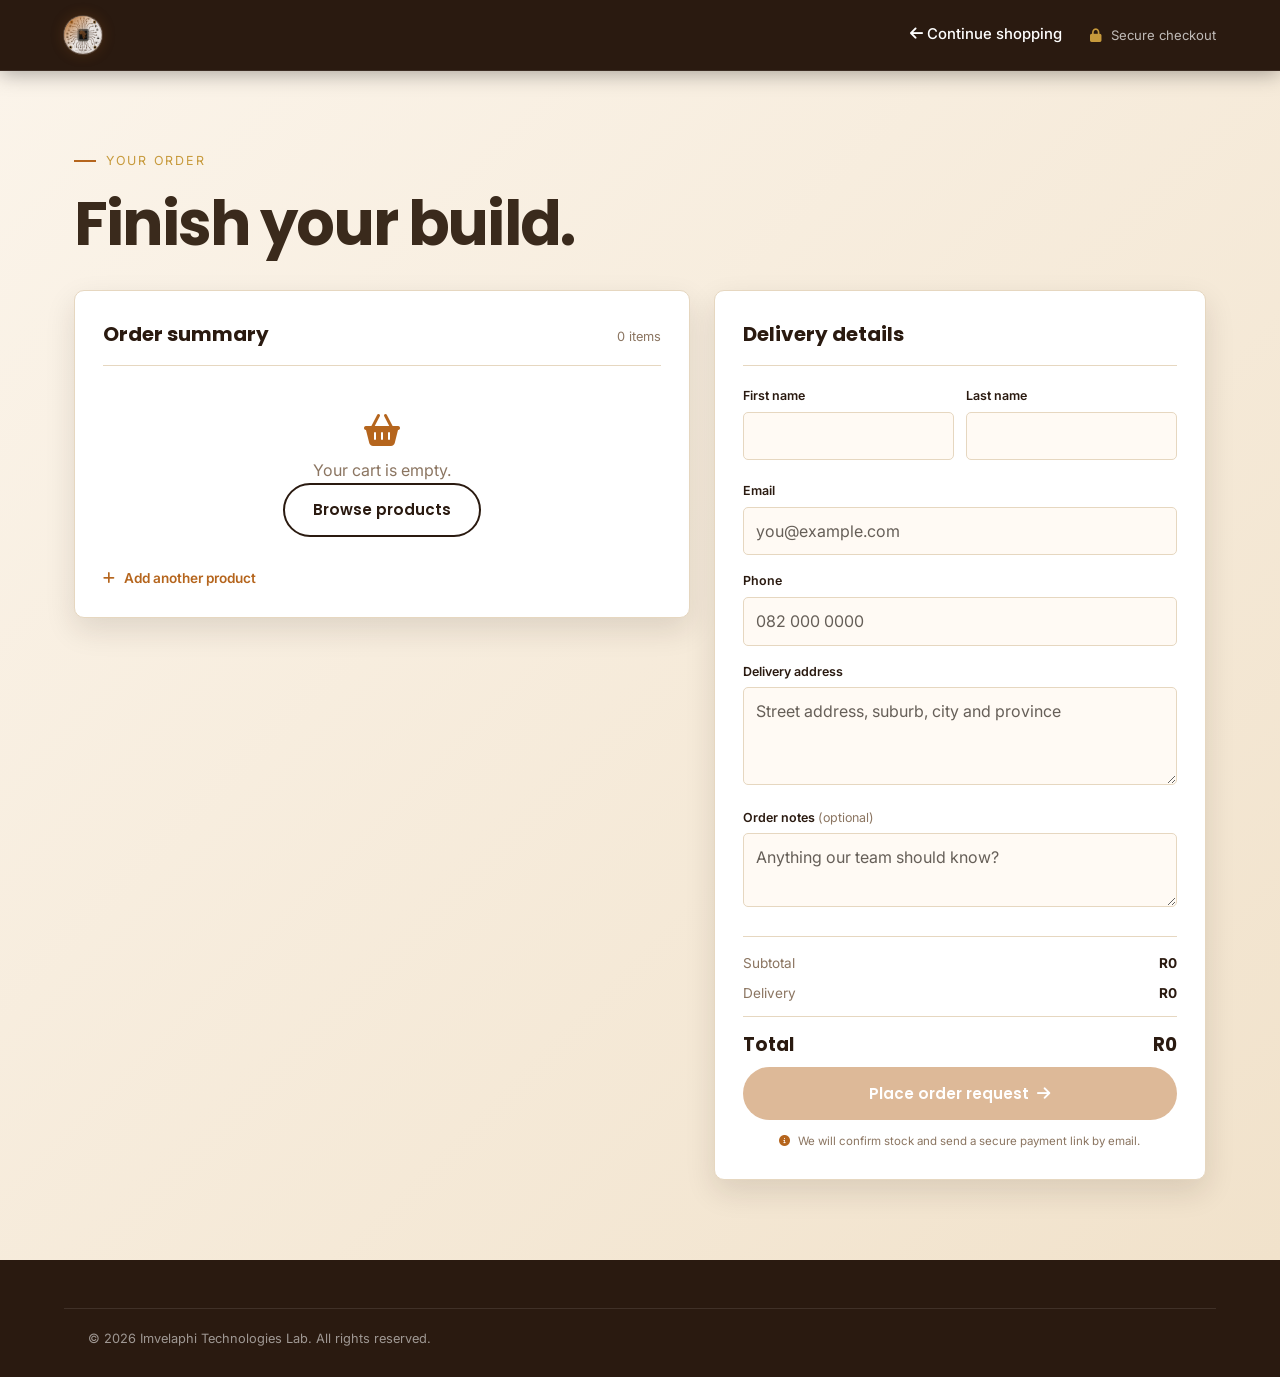
==== commit e37264c8: "Explain checkout validation errors" ====
--- a/public/checkout.html
+++ b/public/checkout.html
@@ -12,15 +12,102 @@
 
 <main class="section checkout-main"><div class="container"><div class="eyebrow">Your order</div><h1>Finish your build.</h1><div class="checkout-layout">
   <section class="checkout-panel"><div class="checkout-panel-head"><h2>Order summary</h2><span><span data-cart-count>0</span> items</span></div><div id="checkoutItems"></div><a class="checkout-back" href="products.html"><i class="fa-solid fa-plus"></i> Add another product</a></section>
-  <section class="checkout-panel"><div class="checkout-panel-head"><h2>Delivery details</h2></div><form id="orderForm" class="order-form"><div class="field-row"><div class="field"><label for="orderFirstName">First name</label><input id="orderFirstName" required></div><div class="field"><label for="orderLastName">Last name</label><input id="orderLastName" required></div></div><div class="field"><label for="orderEmail">Email</label><input id="orderEmail" type="email" required placeholder="you@example.com"></div><div class="field"><label for="orderPhone">Phone</label><input id="orderPhone" type="tel" required placeholder="082 000 0000"></div><div class="field"><label for="orderAddress">Delivery address</label><textarea id="orderAddress" rows="3" required placeholder="Street address, suburb, city and province"></textarea></div><div class="field"><label for="orderNotes">Order notes <span>(optional)</span></label><textarea id="orderNotes" rows="2" placeholder="Anything our team should know?"></textarea></div><div class="checkout-total"><div><span>Subtotal</span><strong data-subtotal>R0</strong></div><div><span>Delivery</span><strong data-delivery>R0</strong></div><div class="grand-total"><span>Total</span><strong data-order-total>R0</strong></div></div><button id="placeOrder" class="btn btn-primary btn-block" type="submit">Place order request <i class="fa-solid fa-arrow-right"></i></button><p class="checkout-note"><i class="fa-solid fa-circle-info"></i> We will confirm stock and send a secure payment link by email.</p></form><div id="orderSuccess" class="order-success" hidden><i class="fa-solid fa-circle-check"></i><h2>Order request received.</h2><p>Thank you. The Imvelaphi team will contact you shortly to confirm delivery and payment.</p><a class="btn btn-primary" href="products.html">Keep exploring</a></div></section>
+  <section class="checkout-panel"><div class="checkout-panel-head"><h2>Delivery details</h2></div><form id="orderForm" class="order-form" novalidate><div class="field-row"><div class="field"><label for="orderFirstName">First name</label><input id="orderFirstName" required autocomplete="given-name"><small class="field-error" id="orderFirstNameError"></small></div><div class="field"><label for="orderLastName">Last name</label><input id="orderLastName" required autocomplete="family-name"><small class="field-error" id="orderLastNameError"></small></div></div><div class="field"><label for="orderEmail">Email</label><input id="orderEmail" type="email" required placeholder="you@example.com" autocomplete="email"><small class="field-error" id="orderEmailError"></small></div><div class="field"><label for="orderPhone">Phone</label><input id="orderPhone" type="tel" required placeholder="082 000 0000" autocomplete="tel"><small class="field-error" id="orderPhoneError"></small></div><div class="field"><label for="orderAddress">Delivery address</label><textarea id="orderAddress" rows="3" required placeholder="Street address, suburb, city and province" autocomplete="street-address"></textarea><small class="field-error" id="orderAddressError"></small></div><div class="field"><label for="orderNotes">Order notes <span>(optional)</span></label><textarea id="orderNotes" rows="2" placeholder="Anything our team should know?"></textarea></div><div class="checkout-total"><div><span>Subtotal</span><strong data-subtotal>R0</strong></div><div><span>Delivery</span><strong data-delivery>R0</strong></div><div class="grand-total"><span>Total</span><strong data-order-total>R0</strong></div></div><button id="placeOrder" class="btn btn-primary btn-block" type="submit">Place order request <i class="fa-solid fa-arrow-right"></i></button><p class="checkout-note"><i class="fa-solid fa-circle-info"></i> We will confirm stock and send a secure payment link by email.</p></form><div id="orderSuccess" class="order-success" hidden><i class="fa-solid fa-circle-check"></i><h2>Order request successful.</h2><p>Your order request has been saved to our database. The Imvelaphi team will contact you shortly to confirm delivery and payment.</p><strong class="order-reference">Order reference: <span id="orderReference"></span></strong><a class="btn btn-primary" href="products.html">Keep exploring</a></div></section>
 </div></div></main>
 <footer class="footer"><div class="container fine">&copy; 2026 Imvelaphi Technologies Lab. All rights reserved.</div></footer>
 <script src="js/shop.js"></script><script>
-document.getElementById('orderForm').addEventListener('submit', function(event) {
+function checkoutItems() {
+  return Object.entries(shopCart()).map(([id, quantity]) => ({ id, quantity }));
+}
+
+function showOrderError(message) {
+  let error = document.getElementById('orderError');
+  if (!error) {
+    error = document.createElement('p');
+    error.id = 'orderError';
+    error.className = 'alert alert-error';
+    document.getElementById('orderForm').prepend(error);
+  }
+  error.textContent = message;
+  error.hidden = false;
+}
+
+function validateOrderFields() {
+  const fields = {
+    orderFirstName: { label: 'First name', value: document.getElementById('orderFirstName').value.trim(), test: /^[\p{L}][\p{L}\s'-]{1,49}$/u, hint: 'Use letters only, for example Thando.' },
+    orderLastName: { label: 'Last name', value: document.getElementById('orderLastName').value.trim(), test: /^[\p{L}][\p{L}\s'-]{1,49}$/u, hint: 'Use letters only, for example Mokoena.' },
+    orderEmail: { label: 'Email', value: document.getElementById('orderEmail').value.trim(), test: /^[^\s@]+@[^\s@]+\.[^\s@]{2,}$/, hint: 'Enter an email like you@example.com.' },
+    orderPhone: { label: 'Phone', value: document.getElementById('orderPhone').value.trim(), test: /^(?:\+27|0)[\d\s-]{9,15}$/, hint: 'Enter a valid phone number, for example 082 000 0000.' },
+    orderAddress: { label: 'Delivery address', value: document.getElementById('orderAddress').value.trim(), test: /\S.*\S/, hint: 'Enter the address where the order should be delivered.' }
+  };
+  let valid = true;
+  Object.entries(fields).forEach(([id, field]) => {
+    const input = document.getElementById(id);
+    const error = document.getElementById(`${id}Error`);
+    const message = !field.value ? `${field.label} is required.` : (!field.test.test(field.value) ? field.hint : '');
+    error.textContent = message;
+    error.hidden = !message;
+    input.classList.toggle('has-error', Boolean(message));
+    input.setAttribute('aria-invalid', String(Boolean(message)));
+    if (message) valid = false;
+  });
+  if (!valid) document.querySelector('.has-error')?.focus();
+  return valid;
+}
+
+document.querySelectorAll('#orderForm input, #orderForm textarea').forEach(input => {
+  input.addEventListener('input', () => {
+    const error = document.getElementById(`${input.id}Error`);
+    if (error && input.value.trim()) { error.hidden = true; input.classList.remove('has-error'); input.setAttribute('aria-invalid', 'false'); }
+  });
+});
+
+const cachedUser = JSON.parse(localStorage.getItem('imv_user') || 'null');
+if (cachedUser) {
+  document.getElementById('orderFirstName').value = cachedUser.firstName || '';
+  document.getElementById('orderLastName').value = cachedUser.lastName || '';
+  document.getElementById('orderEmail').value = cachedUser.email || '';
+}
+
+document.getElementById('orderForm').addEventListener('submit', async function(event) {
   event.preventDefault();
   if (!Object.keys(shopCart()).length) return;
+  if (!validateOrderFields()) return;
+  const button = document.getElementById('placeOrder');
+  button.disabled = true;
+  button.innerHTML = 'Sending order request...';
+  const token = localStorage.getItem('imv_access_token');
+  let response;
+  try {
+    response = await fetch('/api/orders', {
+      method: 'POST',
+      headers: { 'Content-Type': 'application/json', ...(token ? { Authorization: `Bearer ${token}` } : {}) },
+      body: JSON.stringify({
+        firstName: document.getElementById('orderFirstName').value.trim(),
+        lastName: document.getElementById('orderLastName').value.trim(),
+        email: document.getElementById('orderEmail').value.trim(),
+        phone: document.getElementById('orderPhone').value.trim(),
+        address: document.getElementById('orderAddress').value.trim(),
+        notes: document.getElementById('orderNotes').value.trim(),
+        items: checkoutItems()
+      })
+    });
+  } catch {
+    showOrderError('We could not reach the order service. Please try again.');
+    button.disabled = false;
+    button.innerHTML = 'Place order request <i class="fa-solid fa-arrow-right"></i>';
+    return;
+  }
+  const result = await response.json().catch(() => null);
+  if (!response.ok || !result?.success) {
+    showOrderError(result?.message || 'We could not submit your order request. Please try again.');
+    button.disabled = false;
+    button.innerHTML = 'Place order request <i class="fa-solid fa-arrow-right"></i>';
+    return;
+  }
   saveShopCart({});
   this.hidden = true;
+  document.getElementById('orderReference').textContent = result.order.id;
   document.getElementById('orderSuccess').hidden = false;
 });
 </script>
--- a/public/css/style.css
+++ b/public/css/style.css
@@ -289,6 +289,9 @@
 .order-form .field label span { color:var(--muted); font-weight:400; }
 .checkout-main .order-form input, .checkout-main .order-form textarea { width:100%; border:1px solid var(--line); border-radius:5px; background:#fffaf4; padding:11px 12px; font:inherit; color:#000; caret-color:#000; outline-color:var(--orange); }
 .checkout-main .order-form input::placeholder, .checkout-main .order-form textarea::placeholder { color:#665f58; opacity:1; }
+.field-error { display:block; min-height:0; color:#b42318; font-size:.75rem; margin-top:5px; }
+.field-error[hidden] { display:none; }
+.checkout-main .order-form input.has-error, .checkout-main .order-form textarea.has-error { border-color:#b42318; box-shadow:0 0 0 2px rgba(180,35,24,.12); }
 .order-form textarea { resize:vertical; }
 .checkout-total { border-top:1px solid var(--line); margin-top:22px; padding-top:16px; }
 .checkout-total > div { display:flex; justify-content:space-between; color:var(--muted); font-size:.85rem; margin-bottom:9px; }
@@ -296,10 +299,11 @@
 .checkout-total .grand-total { border-top:1px solid var(--line); margin-top:12px; padding-top:14px; font:700 1.15rem var(--font-display); color:var(--ink); }
 .checkout-note { color:var(--muted); font-size:.72rem; margin-top:13px; text-align:center; }
 .checkout-note i { color:var(--orange); margin-right:4px; }
-.order-success { text-align:center; padding:36px 10px 16px; }
-.order-success > i { color:var(--teal); font-size:3rem; margin-bottom:18px; }
+.order-success { text-align:center; padding:36px 18px 20px; border:1px solid #9ed6ad; border-radius:10px; background:#effaf1; }
+.order-success > i { color:#198754; font-size:3rem; margin-bottom:18px; }
 .order-success h2 { color:var(--ink); font:700 1.4rem var(--font-display); margin-bottom:8px; }
 .order-success p { color:var(--muted); font-size:.9rem; margin-bottom:22px; }
+.order-reference { display:block; color:#146c43; font-size:.82rem; margin:-8px 0 22px; }
 .checkout-secure { color:rgba(255,255,255,.7); font-size:.82rem; }
 .checkout-secure i { color:var(--teal); margin-right:6px; }
 
